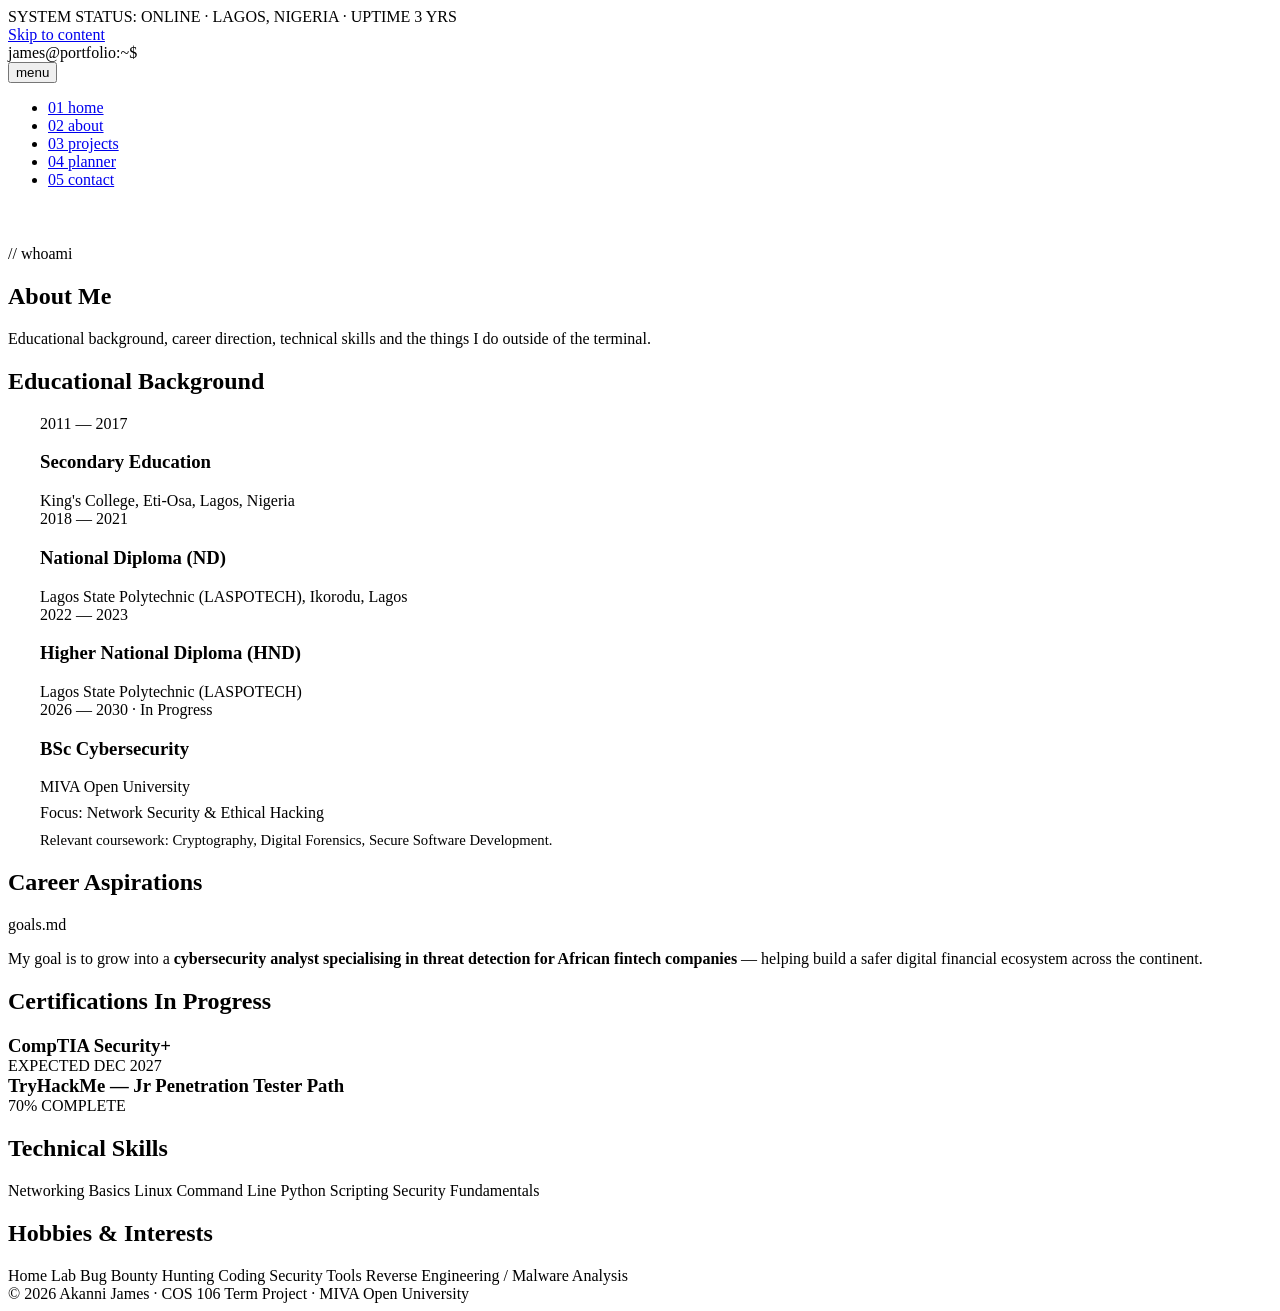
==== about.html @ de674d8a "Create about.html" ====
<!DOCTYPE html>
<html lang="en">
<head>
<meta charset="UTF-8">
<meta name="viewport" content="width=device-width, initial-scale=1.0">
<title>About Me — Akanni James</title>
<meta name="description" content="Educational background, career aspirations, technical skills and hobbies of Akanni James.">
<link rel="preconnect" href="https://fonts.googleapis.com">
<link href="https://fonts.googleapis.com/css2?family=JetBrains+Mono:wght@400;500;700&family=Inter:wght@400;500;600&display=swap" rel="stylesheet">
<link rel="stylesheet" href="style.css">
</head>
<body>

<div class="status-strip">SYSTEM STATUS: ONLINE · LAGOS, NIGERIA · UPTIME 3 YRS</div>
<a href="#main" class="skip-link">Skip to content</a>

<nav class="site-nav">
  <div class="container">
    <div class="brand">james@portfolio:~$<span class="cursor" aria-hidden="true"></span></div>
    <button class="nav-toggle" aria-label="Toggle navigation" aria-expanded="false">menu</button>
    <ul class="nav-links">
      <li><a href="index.html"><span class="idx">01</span> home</a></li>
      <li><a href="about.html" aria-current="page"><span class="idx">02</span> about</a></li>
      <li><a href="projects.html"><span class="idx">03</span> projects</a></li>
      <li><a href="planner.html"><span class="idx">04</span> planner</a></li>
      <li><a href="contact.html"><span class="idx">05</span> contact</a></li>
    </ul>
  </div>
</nav>

<main id="main">
  <div class="container">

    <section style="padding-top:40px;">
      <div class="section-eyebrow">// whoami</div>
      <h1>About Me</h1>
      <p>Educational background, career direction, technical skills and the things I do outside of the terminal.</p>
    </section>

    <section style="padding-top:0;">
      <h2>Educational Background</h2>
      <ol class="timeline" style="list-style:none; padding-left:26px; margin-left:6px;">
        <li class="timeline-item">
          <span class="timeline-date">2011 — 2017</span>
          <h3>Secondary Education</h3>
          <div class="school">King's College, Eti-Osa, Lagos, Nigeria</div>
        </li>
        <li class="timeline-item">
          <span class="timeline-date">2018 — 2021</span>
          <h3>National Diploma (ND)</h3>
          <div class="school">Lagos State Polytechnic (LASPOTECH), Ikorodu, Lagos</div>
        </li>
        <li class="timeline-item">
          <span class="timeline-date">2022 — 2023</span>
          <h3>Higher National Diploma (HND)</h3>
          <div class="school">Lagos State Polytechnic (LASPOTECH)</div>
        </li>
        <li class="timeline-item">
          <span class="timeline-date">2026 — 2030 · In Progress</span>
          <h3>BSc Cybersecurity</h3>
          <div class="school">MIVA Open University</div>
          <div class="tag-row" style="margin-top:8px;">
            <span class="tag tag--yellow">Focus: Network Security &amp; Ethical Hacking</span>
          </div>
          <p style="margin-top:10px; font-size:0.92rem; color:var(--text-dim);">
            Relevant coursework: Cryptography, Digital Forensics, Secure Software Development.
          </p>
        </li>
      </ol>
    </section>

    <section>
      <h2>Career Aspirations</h2>
      <div class="terminal">
        <div class="terminal__bar">
          <span class="terminal__dot terminal__dot--warn"></span>
          <span class="terminal__dot terminal__dot--safe"></span>
          <span class="terminal__dot terminal__dot--danger"></span>
          <span class="terminal__title">goals.md</span>
        </div>
        <div class="terminal__body">
          <p>My goal is to grow into a <strong>cybersecurity analyst specialising in threat detection for African fintech companies</strong> — helping build a safer digital financial ecosystem across the continent.</p>
        </div>
      </div>
    </section>

    <section>
      <h2>Certifications In Progress</h2>
      <div class="cert-card">
        <div class="cert-top">
          <h3 style="margin:0;">CompTIA Security+</h3>
          <span class="cert-status">EXPECTED DEC 2027</span>
        </div>
      </div>
      <div class="cert-card">
        <div class="cert-top">
          <h3 style="margin:0;">TryHackMe — Jr Penetration Tester Path</h3>
          <span class="cert-status">70% COMPLETE</span>
        </div>
        <div class="skill-track" style="margin-top:10px;">
          <div class="skill-fill" style="width:70%;"></div>
        </div>
      </div>
    </section>

    <section class="grid-2">
      <div>
        <h2>Technical Skills</h2>
        <div class="tag-row">
          <span class="tag tag--yellow">Networking Basics</span>
          <span class="tag tag--yellow">Linux Command Line</span>
          <span class="tag tag--yellow">Python Scripting</span>
          <span class="tag tag--yellow">Security Fundamentals</span>
        </div>
      </div>
      <div>
        <h2>Hobbies &amp; Interests</h2>
        <div class="tag-row">
          <span class="tag">Home Lab</span>
          <span class="tag">Bug Bounty Hunting</span>
          <span class="tag">Coding Security Tools</span>
          <span class="tag">Reverse Engineering / Malware Analysis</span>
        </div>
      </div>
    </section>

  </div>
</main>

<footer>
  <div class="container">
    &copy; 2026 Akanni James · COS 106 Term Project · MIVA Open University
  </div>
</footer>

<script src="script.js"></script>
</body>
</html>
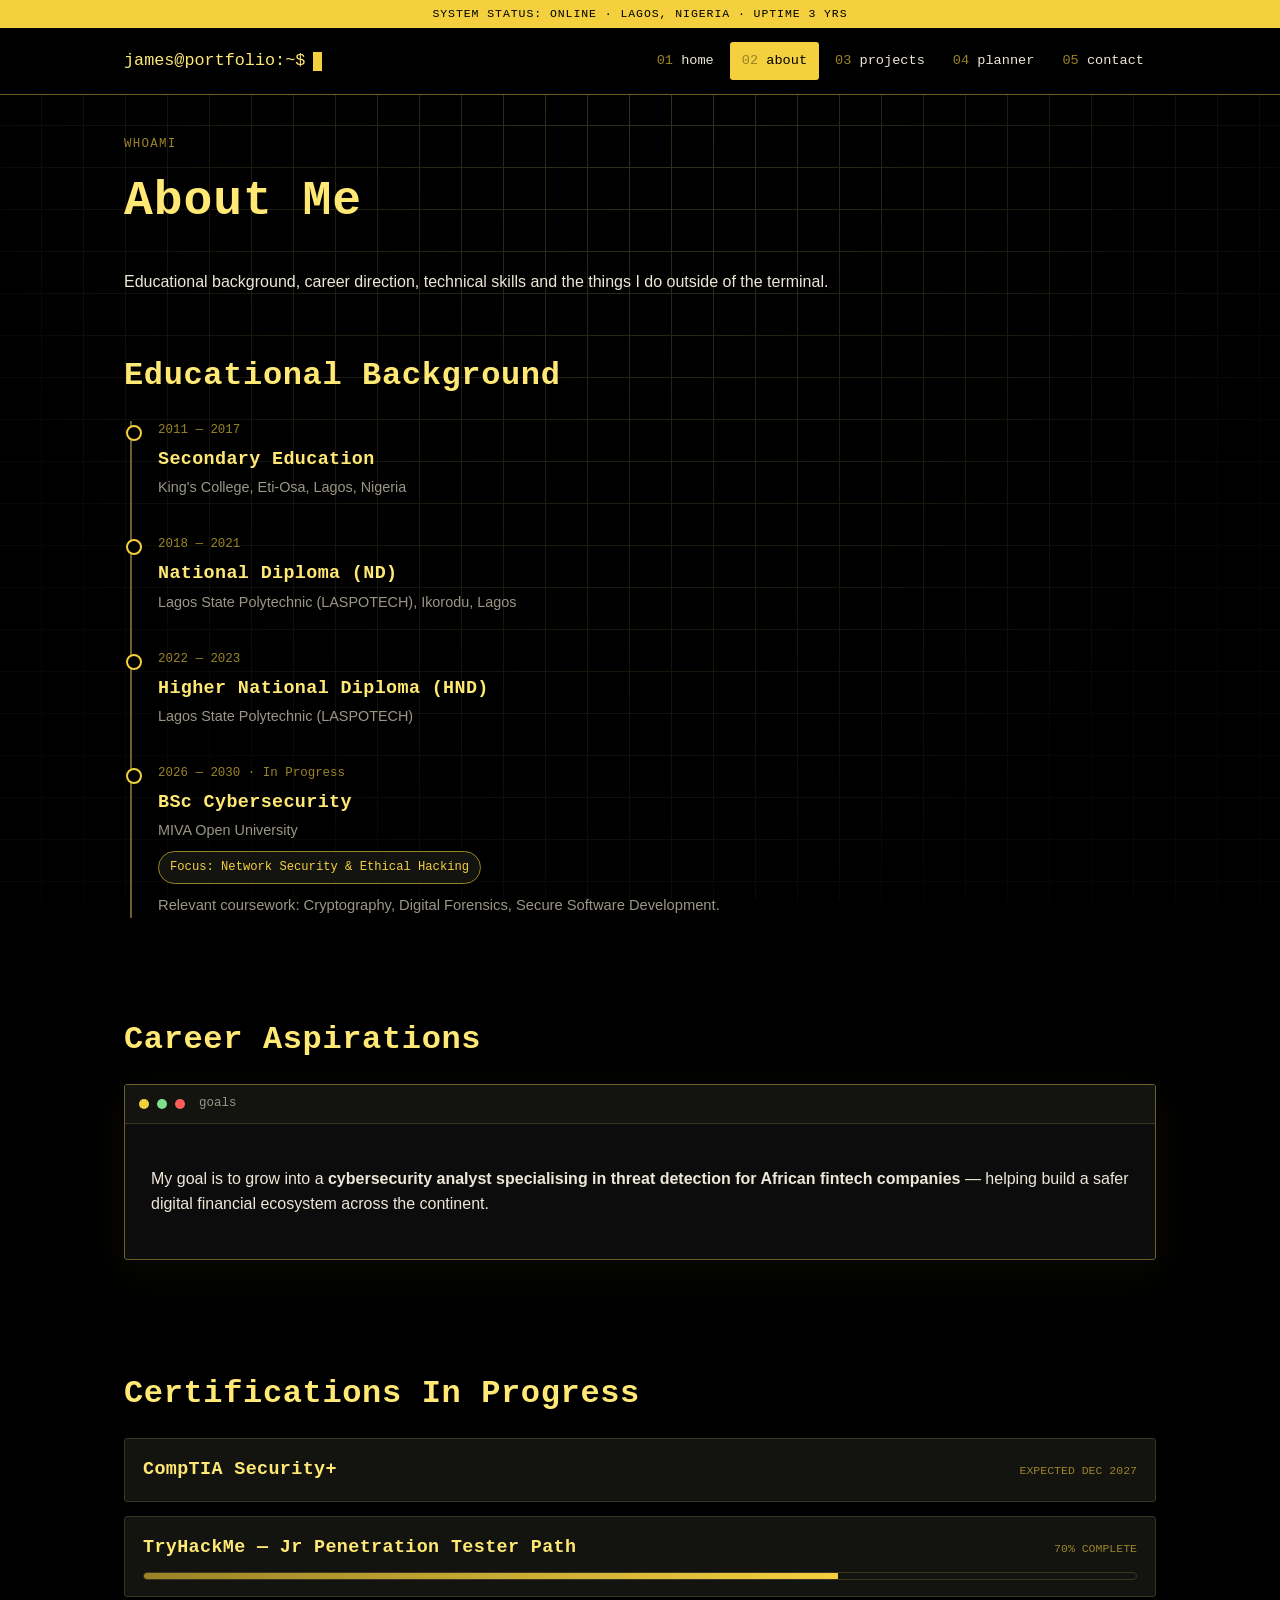
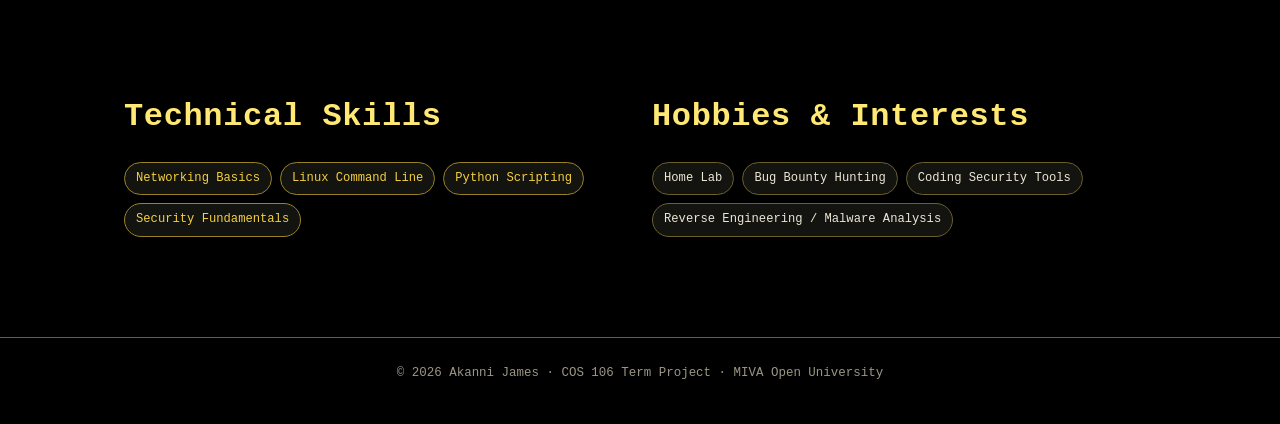
==== commit b1cb1f2e: "Fix section title and update terminal title" ====
--- a/about.html
+++ b/about.html
@@ -32,7 +32,7 @@
   <div class="container">
 
     <section style="padding-top:40px;">
-      <div class="section-eyebrow">// whoami</div>
+      <div class="section-eyebrow">whoami</div>
       <h1>About Me</h1>
       <p>Educational background, career direction, technical skills and the things I do outside of the terminal.</p>
     </section>
@@ -76,7 +76,7 @@
           <span class="terminal__dot terminal__dot--warn"></span>
           <span class="terminal__dot terminal__dot--safe"></span>
           <span class="terminal__dot terminal__dot--danger"></span>
-          <span class="terminal__title">goals.md</span>
+          <span class="terminal__title">goals</span>
         </div>
         <div class="terminal__body">
           <p>My goal is to grow into a <strong>cybersecurity analyst specialising in threat detection for African fintech companies</strong> — helping build a safer digital financial ecosystem across the continent.</p>
--- a/style.css
+++ b/style.css
@@ -0,0 +1,667 @@
+/* =========================================================
+   COS 106 Term Project — Akanni James Student Portfolio
+   Theme: Yellow-on-black terminal / cybersecurity aesthetic
+   ========================================================= */
+
+:root {
+  --bg: #000000;
+  --bg-panel: #0c0c0c;
+  --bg-panel-alt: #131310;
+  --border: #3a3420;
+  --border-bright: #6b5f2c;
+  --yellow: #f4d03f;
+  --yellow-bright: #ffe873;
+  --yellow-dim: #9a8326;
+  --text: #ece7d6;
+  --text-dim: #9a9686;
+  --danger: #ff5c5c;
+  --safe: #7de08d;
+  --mono: 'JetBrains Mono', 'Courier New', monospace;
+  --sans: 'Inter', -apple-system, BlinkMacSystemFont, 'Segoe UI', sans-serif;
+  --radius: 3px;
+}
+
+* { box-sizing: border-box; }
+
+html { scroll-behavior: smooth; }
+
+body {
+  margin: 0;
+  background: var(--bg);
+  background-image:
+    linear-gradient(var(--border) 1px, transparent 1px),
+    linear-gradient(90deg, var(--border) 1px, transparent 1px);
+  background-size: 42px 42px;
+  background-attachment: fixed;
+  background-position: -1px -1px;
+  color: var(--text);
+  font-family: var(--sans);
+  line-height: 1.6;
+  min-height: 100vh;
+}
+
+body::before {
+  content: "";
+  position: fixed;
+  inset: 0;
+  background: radial-gradient(ellipse at top, rgba(0,0,0,0) 0%, rgba(0,0,0,0.85) 75%);
+  pointer-events: none;
+  z-index: 0;
+}
+
+a { color: var(--yellow); text-decoration: none; }
+a:hover { color: var(--yellow-bright); text-decoration: underline; }
+
+h1, h2, h3, h4 {
+  font-family: var(--mono);
+  color: var(--yellow-bright);
+  letter-spacing: 0.02em;
+  margin: 0 0 0.6em 0;
+}
+
+h1 { font-size: clamp(1.9rem, 4vw, 3rem); }
+h2 { font-size: clamp(1.4rem, 3vw, 2rem); }
+h3 { font-size: 1.15rem; }
+
+p { color: var(--text); }
+
+.container {
+  max-width: 1080px;
+  margin: 0 auto;
+  padding: 0 24px;
+  position: relative;
+  z-index: 1;
+}
+
+/* ---------- Skip link (accessibility) ---------- */
+.skip-link {
+  position: absolute;
+  left: -999px;
+  top: 0;
+  background: var(--yellow);
+  color: #000;
+  padding: 10px 16px;
+  z-index: 100;
+  font-family: var(--mono);
+}
+.skip-link:focus {
+  left: 12px;
+  top: 12px;
+}
+
+/* ---------- Focus visibility ---------- */
+a:focus-visible,
+button:focus-visible,
+input:focus-visible,
+textarea:focus-visible {
+  outline: 2px solid var(--yellow-bright);
+  outline-offset: 2px;
+}
+
+/* ---------- Top status strip ---------- */
+.status-strip {
+  background: var(--yellow);
+  color: #000;
+  font-family: var(--mono);
+  font-size: 0.72rem;
+  letter-spacing: 0.08em;
+  text-align: center;
+  padding: 5px 8px;
+  position: relative;
+  z-index: 2;
+}
+
+/* ---------- Nav ---------- */
+.site-nav {
+  position: sticky;
+  top: 0;
+  z-index: 10;
+  background: rgba(0,0,0,0.92);
+  backdrop-filter: blur(6px);
+  border-bottom: 1px solid var(--border-bright);
+}
+
+.site-nav .container {
+  display: flex;
+  align-items: center;
+  justify-content: space-between;
+  padding-top: 14px;
+  padding-bottom: 14px;
+  flex-wrap: wrap;
+  gap: 12px;
+}
+
+.brand {
+  font-family: var(--mono);
+  font-size: 1.05rem;
+  color: var(--yellow-bright);
+  display: flex;
+  align-items: center;
+  gap: 8px;
+}
+
+.brand .cursor {
+  display: inline-block;
+  width: 9px;
+  height: 1.1em;
+  background: var(--yellow);
+  animation: blink 1s steps(1) infinite;
+}
+
+@keyframes blink {
+  50% { opacity: 0; }
+}
+
+.nav-links {
+  list-style: none;
+  display: flex;
+  gap: 4px;
+  margin: 0;
+  padding: 0;
+  font-family: var(--mono);
+  font-size: 0.85rem;
+}
+
+.nav-links a {
+  color: var(--text);
+  padding: 8px 12px;
+  border-radius: var(--radius);
+  display: inline-block;
+}
+
+.nav-links a:hover,
+.nav-links a[aria-current="page"] {
+  color: #000;
+  background: var(--yellow);
+  text-decoration: none;
+}
+
+.nav-links li span.idx {
+  color: var(--yellow-dim);
+}
+
+/* ---------- Terminal window component (signature element) ---------- */
+.terminal {
+  background: var(--bg-panel);
+  border: 1px solid var(--border-bright);
+  border-radius: var(--radius);
+  box-shadow: 0 0 0 1px rgba(0,0,0,0.6), 0 12px 40px rgba(244,208,63,0.05);
+  margin-bottom: 28px;
+  overflow: hidden;
+}
+
+.terminal__bar {
+  display: flex;
+  align-items: center;
+  gap: 8px;
+  padding: 9px 14px;
+  background: var(--bg-panel-alt);
+  border-bottom: 1px solid var(--border);
+  font-family: var(--mono);
+  font-size: 0.78rem;
+  color: var(--text-dim);
+}
+
+.terminal__dot {
+  width: 10px;
+  height: 10px;
+  border-radius: 50%;
+  display: inline-block;
+}
+.terminal__dot--warn { background: var(--yellow); }
+.terminal__dot--safe { background: var(--safe); }
+.terminal__dot--danger { background: var(--danger); }
+
+.terminal__title { margin-left: 6px; }
+
+.terminal__body {
+  padding: 26px;
+}
+
+/* ---------- Hero ---------- */
+.hero {
+  padding: 48px 0 20px;
+}
+
+.hero-grid {
+  display: grid;
+  grid-template-columns: 1.3fr 0.9fr;
+  gap: 28px;
+  align-items: stretch;
+}
+
+.hero-photo-frame {
+  border: 1px solid var(--border-bright);
+  background: var(--bg-panel);
+  border-radius: var(--radius);
+  padding: 12px;
+  display: flex;
+  flex-direction: column;
+  gap: 10px;
+}
+
+.hero-photo-frame img {
+  width: 100%;
+  aspect-ratio: 4 / 5;
+  object-fit: cover;
+  border-radius: 2px;
+  filter: grayscale(15%) contrast(1.05);
+  border: 1px solid var(--border);
+}
+
+.hero-photo-caption {
+  font-family: var(--mono);
+  font-size: 0.72rem;
+  color: var(--yellow-dim);
+  text-align: center;
+}
+
+.typed-line {
+  font-family: var(--mono);
+  color: var(--yellow-bright);
+  min-height: 1.4em;
+  white-space: pre-wrap;
+}
+
+.prompt::before {
+  content: "$ ";
+  color: var(--yellow-dim);
+}
+
+/* ---------- Stat bar ---------- */
+.stat-bar {
+  display: grid;
+  grid-template-columns: repeat(4, 1fr);
+  gap: 1px;
+  background: var(--border);
+  border: 1px solid var(--border-bright);
+  margin: 32px 0;
+  border-radius: var(--radius);
+  overflow: hidden;
+}
+
+.stat {
+  background: var(--bg-panel);
+  padding: 18px 14px;
+  text-align: center;
+}
+
+.stat .num {
+  font-family: var(--mono);
+  color: var(--yellow-bright);
+  font-size: 1.5rem;
+  display: block;
+}
+
+.stat .label {
+  font-size: 0.72rem;
+  color: var(--text-dim);
+  text-transform: uppercase;
+  letter-spacing: 0.06em;
+}
+
+/* ---------- Buttons ---------- */
+.btn {
+  font-family: var(--mono);
+  font-size: 0.85rem;
+  border: 1px solid var(--yellow);
+  background: transparent;
+  color: var(--yellow);
+  padding: 10px 18px;
+  border-radius: var(--radius);
+  cursor: pointer;
+  transition: background 0.15s ease, color 0.15s ease, transform 0.1s ease;
+}
+
+.btn:hover {
+  background: var(--yellow);
+  color: #000;
+}
+
+.btn:active { transform: translateY(1px); }
+
+.btn--primary {
+  background: var(--yellow);
+  color: #000;
+}
+.btn--primary:hover {
+  background: var(--yellow-bright);
+}
+
+.btn--danger {
+  border-color: var(--danger);
+  color: var(--danger);
+}
+.btn--danger:hover {
+  background: var(--danger);
+  color: #000;
+}
+
+.btn-row { display: flex; gap: 12px; flex-wrap: wrap; margin-top: 20px; }
+
+/* ---------- Tags ---------- */
+.tag-row { display: flex; flex-wrap: wrap; gap: 8px; }
+
+.tag {
+  font-family: var(--mono);
+  font-size: 0.76rem;
+  border: 1px solid var(--border-bright);
+  color: var(--text);
+  padding: 6px 11px;
+  border-radius: 999px;
+  background: var(--bg-panel-alt);
+}
+
+.tag--yellow {
+  border-color: var(--yellow-dim);
+  color: var(--yellow);
+}
+
+/* ---------- Timeline (About page — real chronological sequence) ---------- */
+.timeline {
+  border-left: 2px solid var(--border-bright);
+  margin-left: 6px;
+  padding-left: 26px;
+}
+
+.timeline-item {
+  position: relative;
+  padding-bottom: 30px;
+}
+
+.timeline-item:last-child { padding-bottom: 0; }
+
+.timeline-item::before {
+  content: "";
+  position: absolute;
+  left: -32px;
+  top: 4px;
+  width: 12px;
+  height: 12px;
+  background: #000;
+  border: 2px solid var(--yellow);
+  border-radius: 50%;
+}
+
+.timeline-date {
+  font-family: var(--mono);
+  color: var(--yellow-dim);
+  font-size: 0.78rem;
+  display: block;
+  margin-bottom: 4px;
+}
+
+.timeline-item h3 { margin-bottom: 2px; }
+.timeline-item .school { color: var(--text-dim); font-size: 0.9rem; margin-bottom: 6px; }
+
+/* ---------- Skill bars ---------- */
+.skill { margin-bottom: 16px; }
+.skill-head {
+  display: flex;
+  justify-content: space-between;
+  font-family: var(--mono);
+  font-size: 0.82rem;
+  margin-bottom: 6px;
+}
+.skill-track {
+  height: 8px;
+  background: var(--bg-panel-alt);
+  border: 1px solid var(--border);
+  border-radius: 999px;
+  overflow: hidden;
+}
+.skill-fill {
+  height: 100%;
+  background: linear-gradient(90deg, var(--yellow-dim), var(--yellow));
+}
+
+/* ---------- Certification progress ---------- */
+.cert-card {
+  border: 1px solid var(--border);
+  background: var(--bg-panel-alt);
+  border-radius: var(--radius);
+  padding: 16px 18px;
+  margin-bottom: 14px;
+}
+.cert-card .cert-top {
+  display: flex;
+  justify-content: space-between;
+  align-items: baseline;
+  flex-wrap: wrap;
+  gap: 6px;
+}
+.cert-status {
+  font-family: var(--mono);
+  font-size: 0.72rem;
+  color: var(--yellow-dim);
+}
+
+/* ---------- Grid layouts ---------- */
+.grid-2 { display: grid; grid-template-columns: 1fr 1fr; gap: 24px; }
+.grid-3 { display: grid; grid-template-columns: repeat(3, 1fr); gap: 24px; }
+
+/* ---------- Project cards ---------- */
+.project-card {
+  display: flex;
+  flex-direction: column;
+  height: 100%;
+}
+
+.project-thumb {
+  aspect-ratio: 16 / 10;
+  background:
+    repeating-linear-gradient(135deg, var(--bg-panel-alt) 0 10px, #000 10px 20px);
+  border: 1px solid var(--border);
+  border-radius: 2px;
+  display: flex;
+  align-items: center;
+  justify-content: center;
+  font-family: var(--mono);
+  color: var(--yellow-dim);
+  font-size: 2rem;
+  margin-bottom: 14px;
+}
+
+.project-card p { color: var(--text-dim); font-size: 0.92rem; }
+.project-links { margin-top: auto; padding-top: 12px; display: flex; gap: 14px; font-family: var(--mono); font-size: 0.82rem; }
+
+/* ---------- Planner ---------- */
+.planner-form {
+  display: flex;
+  gap: 10px;
+  margin-bottom: 22px;
+  flex-wrap: wrap;
+}
+
+.planner-form input[type="text"],
+.planner-form select {
+  flex: 1;
+  min-width: 180px;
+}
+
+.task-list { list-style: none; margin: 0; padding: 0; display: flex; flex-direction: column; gap: 10px; }
+
+.task-item {
+  display: flex;
+  align-items: center;
+  gap: 12px;
+  border: 1px solid var(--border);
+  background: var(--bg-panel-alt);
+  border-radius: var(--radius);
+  padding: 12px 14px;
+}
+
+.task-item.done {
+  border-color: var(--border);
+  opacity: 0.55;
+}
+
+.task-item.done .task-text { text-decoration: line-through; }
+
+.task-checkbox {
+  width: 18px;
+  height: 18px;
+  accent-color: var(--yellow);
+  cursor: pointer;
+  flex-shrink: 0;
+}
+
+.task-text { flex: 1; font-family: var(--mono); font-size: 0.92rem; word-break: break-word; }
+
+.task-meta { font-size: 0.7rem; color: var(--text-dim); font-family: var(--mono); white-space: nowrap; }
+
+.task-delete {
+  background: none;
+  border: 1px solid var(--danger);
+  color: var(--danger);
+  font-family: var(--mono);
+  font-size: 0.72rem;
+  padding: 6px 10px;
+  border-radius: var(--radius);
+  cursor: pointer;
+  flex-shrink: 0;
+}
+.task-delete:hover { background: var(--danger); color: #000; }
+
+.task-empty {
+  text-align: center;
+  color: var(--text-dim);
+  font-family: var(--mono);
+  font-size: 0.85rem;
+  padding: 30px 0;
+  border: 1px dashed var(--border-bright);
+  border-radius: var(--radius);
+}
+
+.planner-summary {
+  font-family: var(--mono);
+  font-size: 0.78rem;
+  color: var(--yellow-dim);
+  margin-top: 16px;
+}
+
+/* ---------- Forms ---------- */
+.form-group { margin-bottom: 18px; }
+
+.form-group label {
+  display: block;
+  font-family: var(--mono);
+  font-size: 0.82rem;
+  color: var(--yellow);
+  margin-bottom: 6px;
+}
+
+input[type="text"],
+input[type="email"],
+input[type="tel"],
+textarea,
+select {
+  width: 100%;
+  background: var(--bg-panel-alt);
+  border: 1px solid var(--border-bright);
+  color: var(--text);
+  font-family: var(--sans);
+  font-size: 0.95rem;
+  padding: 11px 12px;
+  border-radius: var(--radius);
+}
+
+input::placeholder, textarea::placeholder { color: var(--text-dim); }
+
+textarea { resize: vertical; min-height: 120px; }
+
+.field-error {
+  color: var(--danger);
+  font-family: var(--mono);
+  font-size: 0.74rem;
+  margin-top: 6px;
+  min-height: 1em;
+}
+
+.form-status {
+  font-family: var(--mono);
+  font-size: 0.85rem;
+  padding: 12px 14px;
+  border-radius: var(--radius);
+  margin-top: 18px;
+  display: none;
+}
+
+.form-status.show { display: block; }
+
+.form-status.success {
+  border: 1px solid var(--safe);
+  color: var(--safe);
+  background: rgba(125,224,141,0.08);
+}
+
+.form-status.error {
+  border: 1px solid var(--danger);
+  color: var(--danger);
+  background: rgba(255,92,92,0.08);
+}
+
+/* ---------- Contact info panel ---------- */
+.contact-info-list { list-style: none; padding: 0; margin: 0; font-family: var(--mono); font-size: 0.88rem; }
+.contact-info-list li { padding: 10px 0; border-bottom: 1px solid var(--border); }
+.contact-info-list li:last-child { border-bottom: none; }
+.contact-info-list .k { color: var(--yellow-dim); display: block; font-size: 0.72rem; text-transform: uppercase; letter-spacing: 0.06em; }
+
+/* ---------- Footer ---------- */
+footer {
+  border-top: 1px solid var(--border-bright);
+  margin-top: 60px;
+  padding: 26px 0 40px;
+  font-family: var(--mono);
+  font-size: 0.78rem;
+  color: var(--text-dim);
+  text-align: center;
+}
+
+/* ---------- Section spacing ---------- */
+section { padding: 40px 0; position: relative; z-index: 1; }
+.section-eyebrow {
+  font-family: var(--mono);
+  color: var(--yellow-dim);
+  font-size: 0.78rem;
+  text-transform: uppercase;
+  letter-spacing: 0.1em;
+  margin-bottom: 8px;
+}
+
+/* ---------- Mobile nav toggle ---------- */
+.nav-toggle {
+  display: none;
+  background: none;
+  border: 1px solid var(--border-bright);
+  color: var(--yellow);
+  font-family: var(--mono);
+  padding: 8px 12px;
+  border-radius: var(--radius);
+  cursor: pointer;
+}
+
+/* ---------- Responsive ---------- */
+@media (max-width: 820px) {
+  .hero-grid { grid-template-columns: 1fr; }
+  .hero-photo-frame { max-width: 260px; }
+  .grid-2, .grid-3 { grid-template-columns: 1fr; }
+  .stat-bar { grid-template-columns: repeat(2, 1fr); }
+}
+
+@media (max-width: 680px) {
+  .nav-toggle { display: inline-block; }
+  .nav-links {
+    display: none;
+    flex-direction: column;
+    width: 100%;
+    order: 3;
+  }
+  .nav-links.open { display: flex; }
+  .site-nav .container { position: relative; }
+}
+
+@media (prefers-reduced-motion: reduce) {
+  * { animation-duration: 0.001ms !important; transition-duration: 0.001ms !important; }
+  html { scroll-behavior: auto; }
+}
